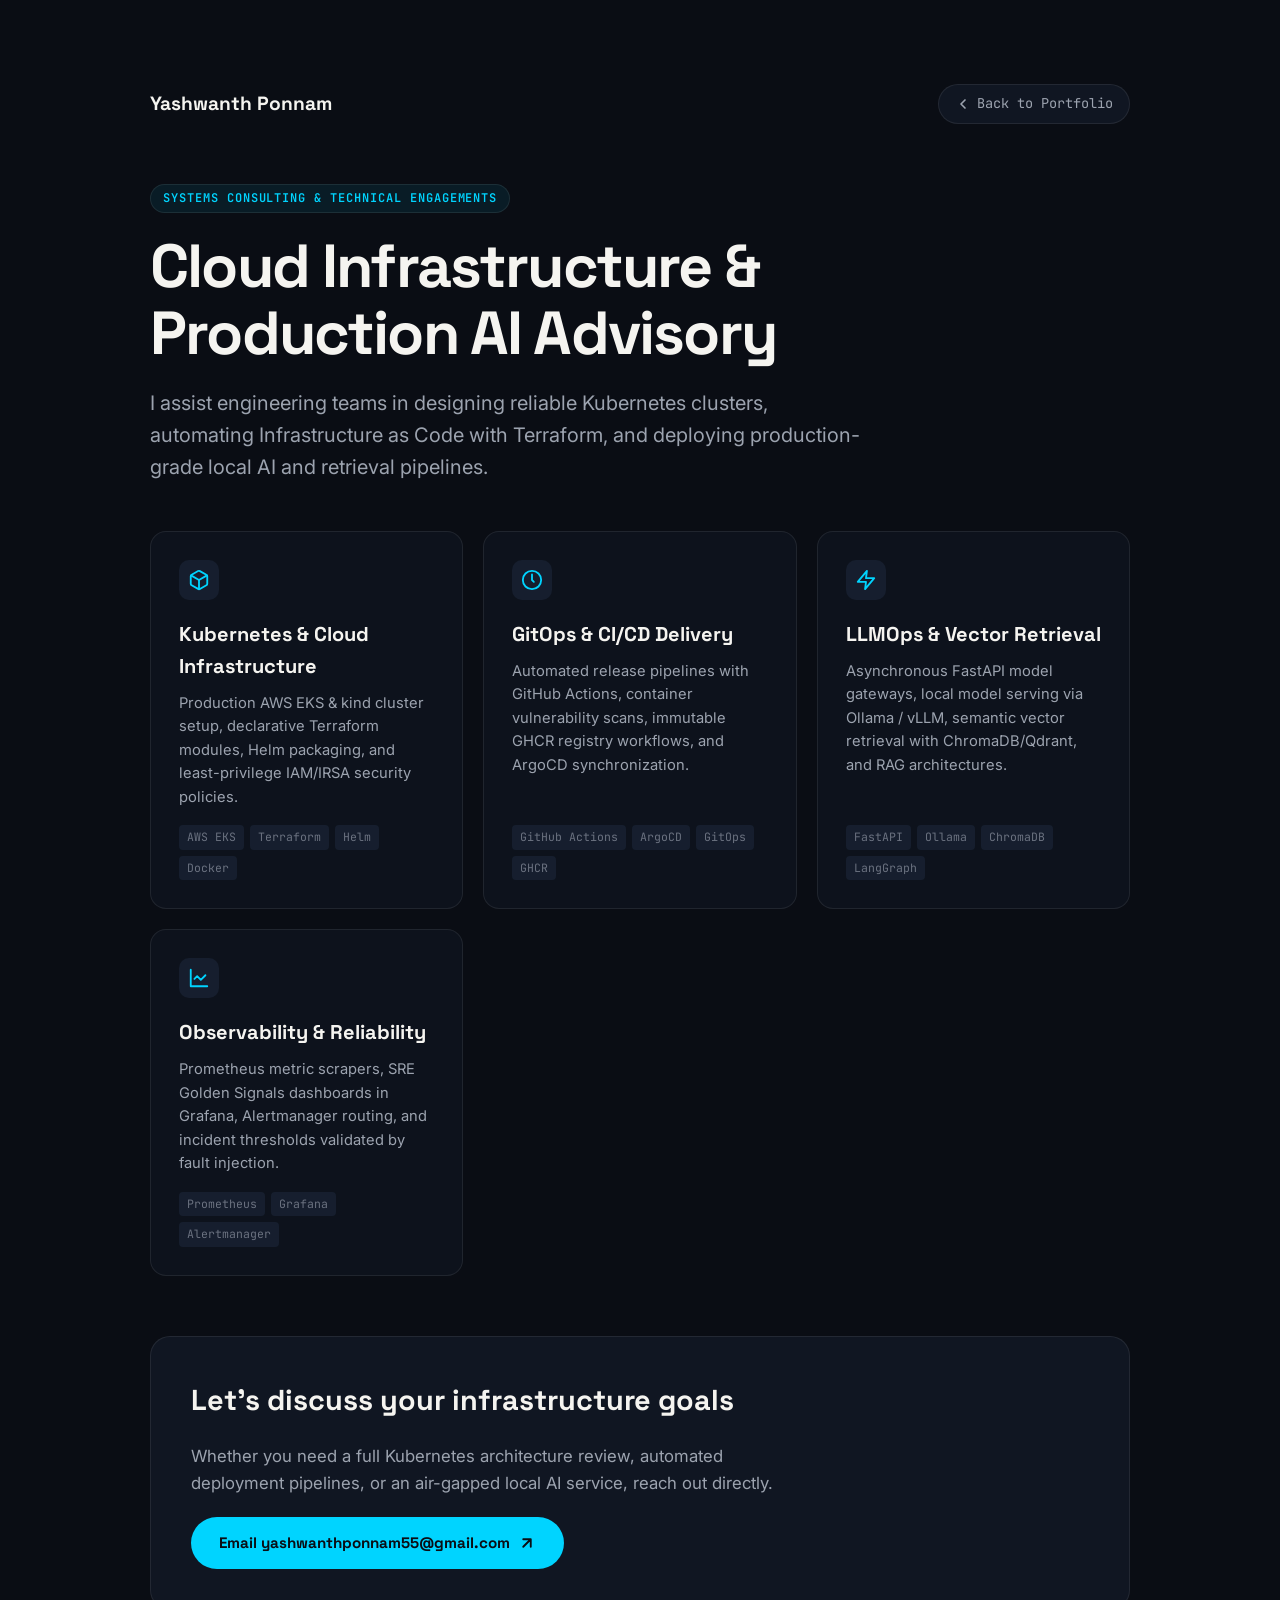
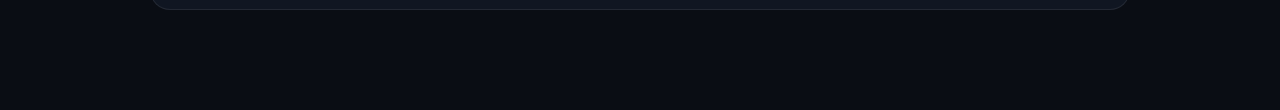
==== freelance.html @ e0ad4f9c "feat: overhaul portfolio with authentic DevOps identity, fixed SEO tags, and real project dossiers -" ====
<!DOCTYPE html>
<html lang="en" data-theme="dark">
<head>
  <meta charset="utf-8">
  <meta name="viewport" content="width=device-width, initial-scale=1, viewport-fit=cover">
  <title>Freelance &amp; Consulting | Yashwanth Ponnam</title>
  <meta name="description" content="Technical consulting and engineering contracts in Kubernetes infrastructure, Terraform IaC, automated CI/CD pipelines, and production AI serving.">
  <meta name="theme-color" content="#0a0d14">
  <link rel="canonical" href="https://yashwanthponnam.dev/freelance.html">
  <link rel="icon" type="image/svg+xml" href="favicon.svg">
  <link rel="alternate icon" href="favicon.ico">

  <!-- Open Graph -->
  <meta property="og:title" content="Freelance &amp; Consulting | Yashwanth Ponnam">
  <meta property="og:description" content="Cloud platform engineering, Kubernetes orchestration, and production AI infrastructure.">
  <meta property="og:type" content="website">
  <meta property="og:url" content="https://yashwanthponnam.dev/freelance.html">
  <meta property="og:site_name" content="Yashwanth Ponnam Portfolio">
  <meta property="og:image" content="https://yashwanthponnam.dev/assets/profile.jpg">
  <meta property="og:image:width" content="1200">
  <meta property="og:image:height" content="630">

  <!-- Twitter Card -->
  <meta name="twitter:card" content="summary_large_image">
  <meta name="twitter:title" content="Freelance &amp; Consulting | Yashwanth Ponnam">
  <meta name="twitter:description" content="Kubernetes, Terraform IaC, CI/CD automation, and LLMOps consulting.">
  <meta name="twitter:image" content="https://yashwanthponnam.dev/assets/profile.jpg">

  <!-- Typography -->
  <link rel="preconnect" href="https://fonts.googleapis.com">
  <link rel="preconnect" href="https://fonts.gstatic.com" crossorigin>
  <link href="https://fonts.googleapis.com/css2?family=Space+Grotesk:wght@400;500;600;700;800&family=Inter:wght@400;500;600;700&family=JetBrains+Mono:wght@400;500;700&display=swap" rel="stylesheet">

  <style>
    :root {
      --sc-canvas: #0a0d14;
      --sc-surface: #101622;
      --sc-surface-card: #0d121c;
      --sc-surface-alt: #161e2e;
      --sc-line: rgba(255, 255, 255, 0.08);
      --sc-line-light: rgba(255, 255, 255, 0.14);
      --sc-ink: #f5f4f0;
      --sc-ink-soft: #9ca3af;
      --sc-ink-muted: #6b7280;
      --sc-accent: #00d4ff;
      --sc-accent-glow: rgba(0, 212, 255, 0.25);
      --font-display: 'Space Grotesk', -apple-system, BlinkMacSystemFont, sans-serif;
      --font-body: 'Inter', -apple-system, BlinkMacSystemFont, sans-serif;
      --font-mono: 'JetBrains Mono', monospace;
      --ease: cubic-bezier(0.16, 1, 0.3, 1);
    }
    html[data-theme="light"] {
      --sc-canvas: #f6f8fb;
      --sc-surface: #ffffff;
      --sc-surface-card: #ffffff;
      --sc-surface-alt: #eaf0f8;
      --sc-line: rgba(0, 0, 0, 0.08);
      --sc-line-light: rgba(0, 0, 0, 0.14);
      --sc-ink: #0a0d14;
      --sc-ink-soft: #475569;
      --sc-ink-muted: #64748b;
      --sc-accent: #0284c7;
      --sc-accent-glow: rgba(2, 132, 199, 0.2);
    }
    * { margin:0; padding:0; box-sizing:border-box; }
    body {
      background: var(--sc-canvas);
      color: var(--sc-ink);
      font-family: var(--font-body);
      line-height: 1.6;
      -webkit-font-smoothing: antialiased;
      padding: 0 24px;
    }
    .wrap {
      max-width: 980px;
      margin: 0 auto;
      padding: 60px 0 100px;
    }
    .nav-bar {
      display: flex;
      justify-content: space-between;
      align-items: center;
      padding: 24px 0 60px;
    }
    .wordmark {
      font-family: var(--font-display);
      font-weight: 700;
      font-size: 1.2rem;
      color: var(--sc-ink);
      text-decoration: none;
      display: inline-flex;
      align-items: center;
      gap: 8px;
    }
    .back-link {
      font-family: var(--font-mono);
      font-size: 0.85rem;
      color: var(--sc-ink-soft);
      text-decoration: none;
      display: inline-flex;
      align-items: center;
      gap: 6px;
      padding: 8px 16px;
      border-radius: 999px;
      border: 1px solid var(--sc-line);
      background: var(--sc-surface);
      transition: all 0.2s var(--ease);
    }
    .back-link:hover {
      color: var(--sc-accent);
      border-color: var(--sc-accent);
    }
    .badge {
      font-family: var(--font-mono);
      font-size: 0.75rem;
      font-weight: 600;
      letter-spacing: 0.08em;
      text-transform: uppercase;
      color: var(--sc-accent);
      background: rgba(0, 212, 255, 0.08);
      border: 1px solid var(--sc-line);
      padding: 4px 12px;
      border-radius: 999px;
      display: inline-block;
      margin-bottom: 20px;
    }
    h1 {
      font-family: var(--font-display);
      font-size: clamp(2.4rem, 5vw, 3.8rem);
      font-weight: 800;
      line-height: 1.1;
      margin-bottom: 20px;
      letter-spacing: -0.03em;
    }
    .lead {
      font-size: clamp(1.05rem, 1.8vw, 1.25rem);
      color: var(--sc-ink-soft);
      max-width: 720px;
      margin-bottom: 48px;
    }
    .offerings-grid {
      display: grid;
      grid-template-columns: repeat(auto-fit, minmax(290px, 1fr));
      gap: 20px;
      margin-bottom: 60px;
    }
    .offering-card {
      background: var(--sc-surface-card);
      border: 1px solid var(--sc-line);
      border-radius: 16px;
      padding: 28px;
      display: flex;
      flex-direction: column;
      justify-content: space-between;
      transition: transform 0.2s var(--ease), border-color 0.2s var(--ease);
    }
    .offering-card:hover {
      transform: translateY(-3px);
      border-color: var(--sc-accent);
    }
    .card-icon {
      width: 40px;
      height: 40px;
      border-radius: 10px;
      background: var(--sc-surface-alt);
      color: var(--sc-accent);
      display: flex;
      align-items: center;
      justify-content: center;
      margin-bottom: 18px;
    }
    .card-title {
      font-family: var(--font-display);
      font-size: 1.25rem;
      font-weight: 700;
      margin-bottom: 10px;
    }
    .card-desc {
      font-size: 0.92rem;
      color: var(--sc-ink-soft);
      line-height: 1.6;
      margin-bottom: 16px;
    }
    .card-tags {
      display: flex;
      flex-wrap: wrap;
      gap: 6px;
      font-family: var(--font-mono);
      font-size: 0.72rem;
      color: var(--sc-ink-muted);
    }
    .card-tag {
      background: var(--sc-surface-alt);
      padding: 3px 8px;
      border-radius: 4px;
    }
    .cta-box {
      background: var(--sc-surface);
      border: 1px solid var(--sc-line);
      border-radius: 20px;
      padding: 40px;
      display: flex;
      flex-direction: column;
      gap: 20px;
      align-items: flex-start;
    }
    .cta-title {
      font-family: var(--font-display);
      font-size: 1.8rem;
      font-weight: 700;
    }
    .cta-desc {
      font-size: 1.05rem;
      color: var(--sc-ink-soft);
      max-width: 600px;
    }
    .btn-action {
      font-family: var(--font-display);
      font-weight: 700;
      font-size: 0.95rem;
      background: var(--sc-accent);
      color: #0a0d14;
      padding: 14px 28px;
      border-radius: 999px;
      text-decoration: none;
      display: inline-flex;
      align-items: center;
      gap: 8px;
      transition: all 0.2s var(--ease);
    }
    .btn-action:hover {
      box-shadow: 0 0 24px var(--sc-accent-glow);
      transform: translateY(-2px);
    }
  </style>
</head>
<body>
  <div class="wrap">
    <nav class="nav-bar">
      <a href="index.html" class="wordmark">
        <span>Yashwanth Ponnam</span>
      </a>
      <a href="index.html" class="back-link">
        <svg width="16" height="16" viewBox="0 0 24 24" fill="none" stroke="currentColor" stroke-width="2.5" stroke-linecap="round" stroke-linejoin="round"><path d="m15 18-6-6 6-6"/></svg>
        <span>Back to Portfolio</span>
      </a>
    </nav>

    <main>
      <div class="badge">Systems Consulting &amp; Technical Engagements</div>
      <h1>Cloud Infrastructure &amp;<br>Production AI Advisory</h1>
      <p class="lead">
        I assist engineering teams in designing reliable Kubernetes clusters, automating Infrastructure as Code with Terraform, and deploying production-grade local AI and retrieval pipelines.
      </p>

      <div class="offerings-grid">
        <div class="offering-card">
          <div>
            <div class="card-icon">
              <svg width="22" height="22" viewBox="0 0 24 24" fill="none" stroke="currentColor" stroke-width="2" stroke-linecap="round" stroke-linejoin="round"><path d="M21 16V8a2 2 0 0 0-1-1.73l-7-4a2 2 0 0 0-2 0l-7 4A2 2 0 0 0 3 8v8a2 2 0 0 0 1 1.73l7 4a2 2 0 0 0 2 0l7-4A2 2 0 0 0 21 16z"/><polyline points="3.27 6.96 12 12.01 20.73 6.96"/><line x1="12" y1="22.08" x2="12" y2="12"/></svg>
            </div>
            <h2 class="card-title">Kubernetes &amp; Cloud Infrastructure</h2>
            <p class="card-desc">Production AWS EKS &amp; kind cluster setup, declarative Terraform modules, Helm packaging, and least-privilege IAM/IRSA security policies.</p>
          </div>
          <div class="card-tags">
            <span class="card-tag">AWS EKS</span>
            <span class="card-tag">Terraform</span>
            <span class="card-tag">Helm</span>
            <span class="card-tag">Docker</span>
          </div>
        </div>

        <div class="offering-card">
          <div>
            <div class="card-icon">
              <svg width="22" height="22" viewBox="0 0 24 24" fill="none" stroke="currentColor" stroke-width="2" stroke-linecap="round" stroke-linejoin="round"><circle cx="12" cy="12" r="10"/><polyline points="12 6 12 12 14 14"/></svg>
            </div>
            <h2 class="card-title">GitOps &amp; CI/CD Delivery</h2>
            <p class="card-desc">Automated release pipelines with GitHub Actions, container vulnerability scans, immutable GHCR registry workflows, and ArgoCD synchronization.</p>
          </div>
          <div class="card-tags">
            <span class="card-tag">GitHub Actions</span>
            <span class="card-tag">ArgoCD</span>
            <span class="card-tag">GitOps</span>
            <span class="card-tag">GHCR</span>
          </div>
        </div>

        <div class="offering-card">
          <div>
            <div class="card-icon">
              <svg width="22" height="22" viewBox="0 0 24 24" fill="none" stroke="currentColor" stroke-width="2" stroke-linecap="round" stroke-linejoin="round"><polygon points="13 2 3 14 12 14 11 22 21 10 12 10 13 2"/></svg>
            </div>
            <h2 class="card-title">LLMOps &amp; Vector Retrieval</h2>
            <p class="card-desc">Asynchronous FastAPI model gateways, local model serving via Ollama / vLLM, semantic vector retrieval with ChromaDB/Qdrant, and RAG architectures.</p>
          </div>
          <div class="card-tags">
            <span class="card-tag">FastAPI</span>
            <span class="card-tag">Ollama</span>
            <span class="card-tag">ChromaDB</span>
            <span class="card-tag">LangGraph</span>
          </div>
        </div>

        <div class="offering-card">
          <div>
            <div class="card-icon">
              <svg width="22" height="22" viewBox="0 0 24 24" fill="none" stroke="currentColor" stroke-width="2" stroke-linecap="round" stroke-linejoin="round"><path d="M3 3v18h18"/><path d="m19 9-5 5-4-4-3 3"/></svg>
            </div>
            <h2 class="card-title">Observability &amp; Reliability</h2>
            <p class="card-desc">Prometheus metric scrapers, SRE Golden Signals dashboards in Grafana, Alertmanager routing, and incident thresholds validated by fault injection.</p>
          </div>
          <div class="card-tags">
            <span class="card-tag">Prometheus</span>
            <span class="card-tag">Grafana</span>
            <span class="card-tag">Alertmanager</span>
          </div>
        </div>
      </div>

      <div class="cta-box">
        <h2 class="cta-title">Let's discuss your infrastructure goals</h2>
        <p class="cta-desc">
          Whether you need a full Kubernetes architecture review, automated deployment pipelines, or an air-gapped local AI service, reach out directly.
        </p>
        <!--email_off-->
        <a href="mailto:yashwanthponnam55@gmail.com?subject=Infrastructure%20Consulting%20Inquiry" class="btn-action">
          <span>Email yashwanthponnam55@gmail.com</span>
          <svg width="18" height="18" viewBox="0 0 24 24" fill="none" stroke="currentColor" stroke-width="2.5" stroke-linecap="round" stroke-linejoin="round"><path d="M7 17 17 7M7 7h10v10"/></svg>
        </a>
        <!--/email_off-->
      </div>
    </main>
  </div>
</body>
</html>
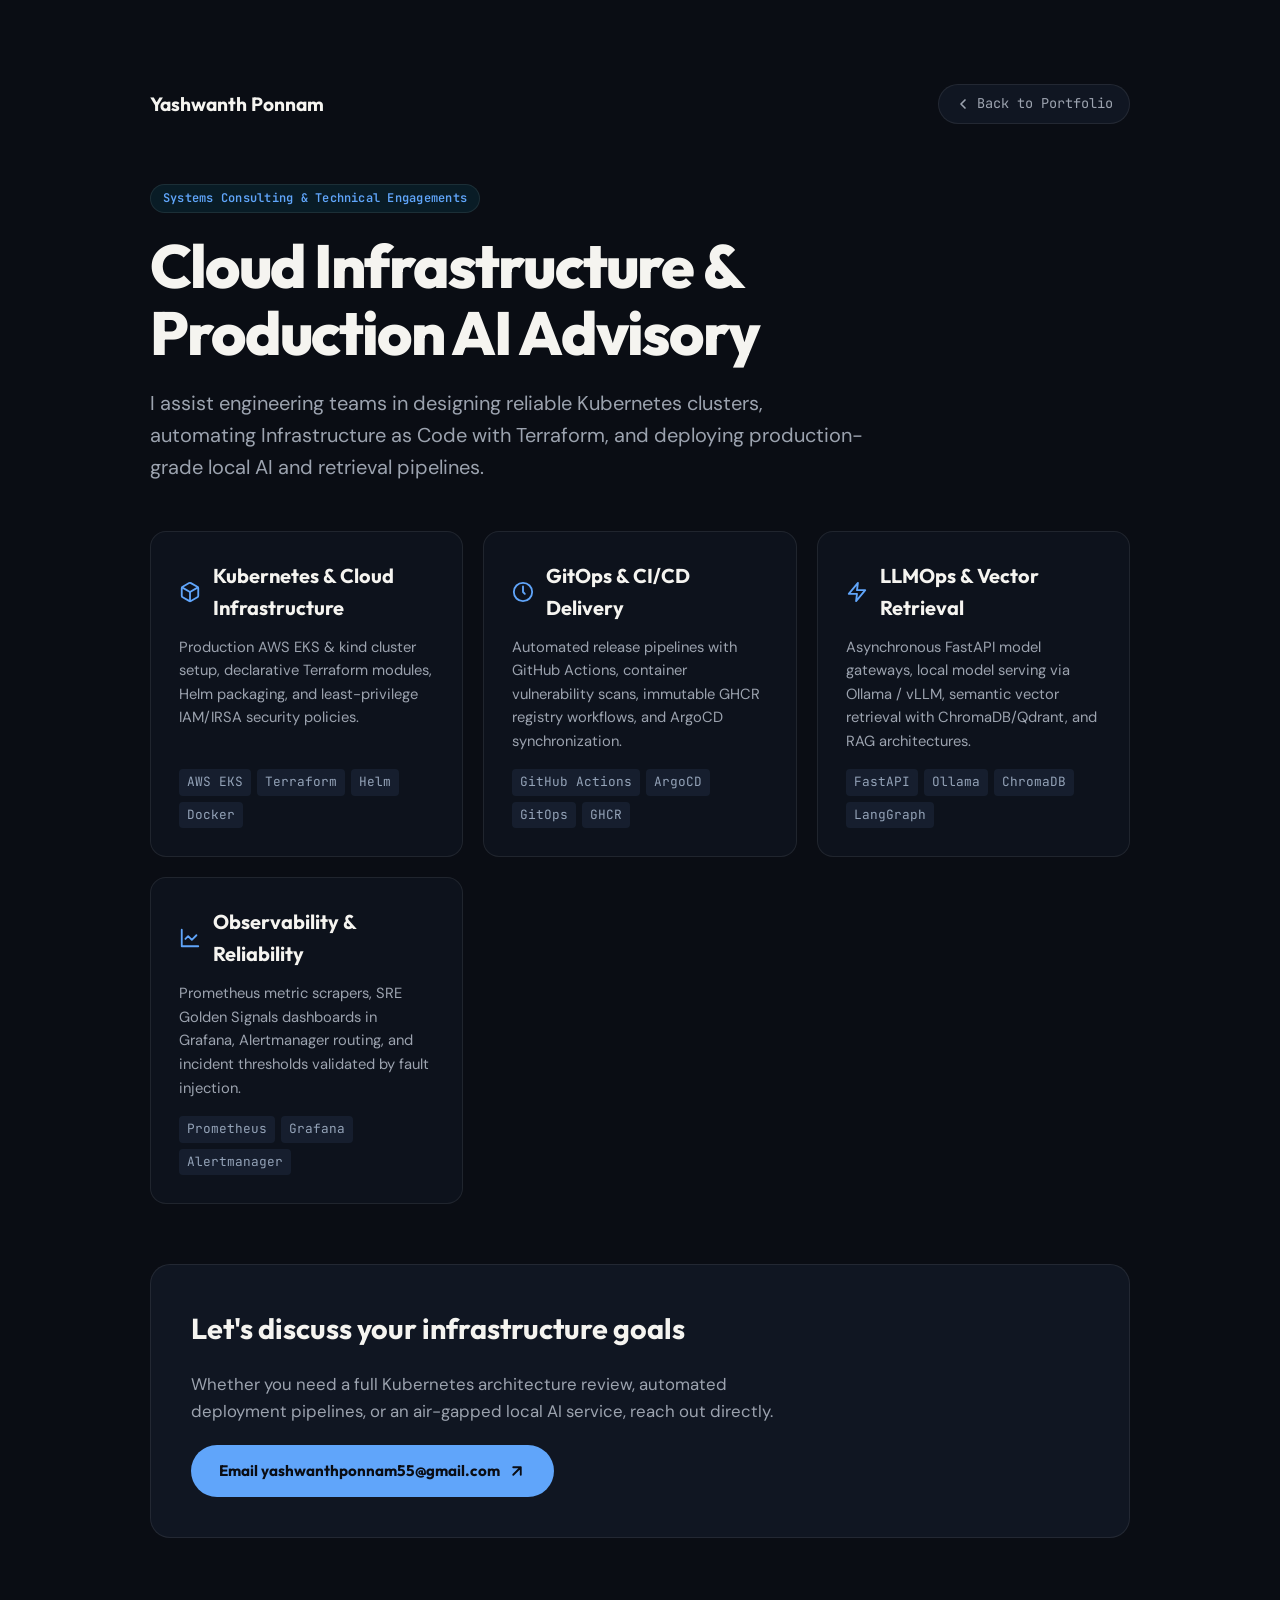
==== commit 914bdc76: "refactor: eliminate AI design anti-patterns detected by impeccable" ====
--- a/freelance.html
+++ b/freelance.html
@@ -29,7 +29,7 @@
   <!-- Typography -->
   <link rel="preconnect" href="https://fonts.googleapis.com">
   <link rel="preconnect" href="https://fonts.gstatic.com" crossorigin>
-  <link href="https://fonts.googleapis.com/css2?family=Space+Grotesk:wght@400;500;600;700;800&family=Inter:wght@400;500;600;700&family=JetBrains+Mono:wght@400;500;700&display=swap" rel="stylesheet">
+  <link href="https://fonts.googleapis.com/css2?family=DM+Sans:ital,opsz,wght@0,9..40,400..700;1,9..40,400..700&family=JetBrains+Mono:wght@400;500;700&family=Outfit:wght@400;500;600;700;800&display=swap" rel="stylesheet">
 
   <style>
     :root {
@@ -41,11 +41,11 @@
       --sc-line-light: rgba(255, 255, 255, 0.14);
       --sc-ink: #f5f4f0;
       --sc-ink-soft: #9ca3af;
-      --sc-ink-muted: #6b7280;
-      --sc-accent: #00d4ff;
-      --sc-accent-glow: rgba(0, 212, 255, 0.25);
-      --font-display: 'Space Grotesk', -apple-system, BlinkMacSystemFont, sans-serif;
-      --font-body: 'Inter', -apple-system, BlinkMacSystemFont, sans-serif;
+      --sc-ink-muted: #94a3b8;
+      --sc-accent: #60a5fa;
+      
+      --font-display: 'Outfit', -apple-system, BlinkMacSystemFont, sans-serif;
+      --font-body: 'DM Sans', -apple-system, BlinkMacSystemFont, sans-serif;
       --font-mono: 'JetBrains Mono', monospace;
       --ease: cubic-bezier(0.16, 1, 0.3, 1);
     }
@@ -60,7 +60,7 @@
       --sc-ink-soft: #475569;
       --sc-ink-muted: #64748b;
       --sc-accent: #0284c7;
-      --sc-accent-glow: rgba(2, 132, 199, 0.2);
+      
     }
     * { margin:0; padding:0; box-sizing:border-box; }
     body {
@@ -114,8 +114,7 @@
       font-family: var(--font-mono);
       font-size: 0.75rem;
       font-weight: 600;
-      letter-spacing: 0.08em;
-      text-transform: uppercase;
+      letter-spacing: 0.02em;
       color: var(--sc-accent);
       background: rgba(0, 212, 255, 0.08);
       border: 1px solid var(--sc-line);
@@ -158,22 +157,21 @@
       transform: translateY(-3px);
       border-color: var(--sc-accent);
     }
-    .card-icon {
-      width: 40px;
-      height: 40px;
-      border-radius: 10px;
-      background: var(--sc-surface-alt);
-      color: var(--sc-accent);
-      display: flex;
-      align-items: center;
-      justify-content: center;
-      margin-bottom: 18px;
-    }
     .card-title {
       font-family: var(--font-display);
       font-size: 1.25rem;
       font-weight: 700;
-      margin-bottom: 10px;
+      display: flex;
+      align-items: center;
+      gap: 12px;
+      margin-bottom: 12px;
+      color: var(--sc-ink);
+    }
+    .card-title-icon {
+      display: inline-flex;
+      align-items: center;
+      color: var(--sc-accent);
+      flex-shrink: 0;
     }
     .card-desc {
       font-size: 0.92rem;
@@ -186,7 +184,7 @@
       flex-wrap: wrap;
       gap: 6px;
       font-family: var(--font-mono);
-      font-size: 0.72rem;
+      font-size: 0.8rem;
       color: var(--sc-ink-muted);
     }
     .card-tag {
@@ -229,7 +227,7 @@
       transition: all 0.2s var(--ease);
     }
     .btn-action:hover {
-      box-shadow: 0 0 24px var(--sc-accent-glow);
+      box-shadow: 0 16px 32px rgba(0, 0, 0, 0.35);
       transform: translateY(-2px);
     }
   </style>
@@ -256,10 +254,7 @@
       <div class="offerings-grid">
         <div class="offering-card">
           <div>
-            <div class="card-icon">
-              <svg width="22" height="22" viewBox="0 0 24 24" fill="none" stroke="currentColor" stroke-width="2" stroke-linecap="round" stroke-linejoin="round"><path d="M21 16V8a2 2 0 0 0-1-1.73l-7-4a2 2 0 0 0-2 0l-7 4A2 2 0 0 0 3 8v8a2 2 0 0 0 1 1.73l7 4a2 2 0 0 0 2 0l7-4A2 2 0 0 0 21 16z"/><polyline points="3.27 6.96 12 12.01 20.73 6.96"/><line x1="12" y1="22.08" x2="12" y2="12"/></svg>
-            </div>
-            <h2 class="card-title">Kubernetes &amp; Cloud Infrastructure</h2>
+            <h2 class="card-title"><span class="card-title-icon"><svg width="22" height="22" viewBox="0 0 24 24" fill="none" stroke="currentColor" stroke-width="2" stroke-linecap="round" stroke-linejoin="round"><path d="M21 16V8a2 2 0 0 0-1-1.73l-7-4a2 2 0 0 0-2 0l-7 4A2 2 0 0 0 3 8v8a2 2 0 0 0 1 1.73l7 4a2 2 0 0 0 2 0l7-4A2 2 0 0 0 21 16z"/><polyline points="3.27 6.96 12 12.01 20.73 6.96"/><line x1="12" y1="22.08" x2="12" y2="12"/></svg></span><span>Kubernetes &amp; Cloud Infrastructure</span></h2>
             <p class="card-desc">Production AWS EKS &amp; kind cluster setup, declarative Terraform modules, Helm packaging, and least-privilege IAM/IRSA security policies.</p>
           </div>
           <div class="card-tags">
@@ -272,10 +267,7 @@
 
         <div class="offering-card">
           <div>
-            <div class="card-icon">
-              <svg width="22" height="22" viewBox="0 0 24 24" fill="none" stroke="currentColor" stroke-width="2" stroke-linecap="round" stroke-linejoin="round"><circle cx="12" cy="12" r="10"/><polyline points="12 6 12 12 14 14"/></svg>
-            </div>
-            <h2 class="card-title">GitOps &amp; CI/CD Delivery</h2>
+            <h2 class="card-title"><span class="card-title-icon"><svg width="22" height="22" viewBox="0 0 24 24" fill="none" stroke="currentColor" stroke-width="2" stroke-linecap="round" stroke-linejoin="round"><circle cx="12" cy="12" r="10"/><polyline points="12 6 12 12 14 14"/></svg></span><span>GitOps &amp; CI/CD Delivery</span></h2>
             <p class="card-desc">Automated release pipelines with GitHub Actions, container vulnerability scans, immutable GHCR registry workflows, and ArgoCD synchronization.</p>
           </div>
           <div class="card-tags">
@@ -288,10 +280,7 @@
 
         <div class="offering-card">
           <div>
-            <div class="card-icon">
-              <svg width="22" height="22" viewBox="0 0 24 24" fill="none" stroke="currentColor" stroke-width="2" stroke-linecap="round" stroke-linejoin="round"><polygon points="13 2 3 14 12 14 11 22 21 10 12 10 13 2"/></svg>
-            </div>
-            <h2 class="card-title">LLMOps &amp; Vector Retrieval</h2>
+            <h2 class="card-title"><span class="card-title-icon"><svg width="22" height="22" viewBox="0 0 24 24" fill="none" stroke="currentColor" stroke-width="2" stroke-linecap="round" stroke-linejoin="round"><polygon points="13 2 3 14 12 14 11 22 21 10 12 10 13 2"/></svg></span><span>LLMOps &amp; Vector Retrieval</span></h2>
             <p class="card-desc">Asynchronous FastAPI model gateways, local model serving via Ollama / vLLM, semantic vector retrieval with ChromaDB/Qdrant, and RAG architectures.</p>
           </div>
           <div class="card-tags">
@@ -304,10 +293,7 @@
 
         <div class="offering-card">
           <div>
-            <div class="card-icon">
-              <svg width="22" height="22" viewBox="0 0 24 24" fill="none" stroke="currentColor" stroke-width="2" stroke-linecap="round" stroke-linejoin="round"><path d="M3 3v18h18"/><path d="m19 9-5 5-4-4-3 3"/></svg>
-            </div>
-            <h2 class="card-title">Observability &amp; Reliability</h2>
+            <h2 class="card-title"><span class="card-title-icon"><svg width="22" height="22" viewBox="0 0 24 24" fill="none" stroke="currentColor" stroke-width="2" stroke-linecap="round" stroke-linejoin="round"><path d="M3 3v18h18"/><path d="m19 9-5 5-4-4-3 3"/></svg></span><span>Observability &amp; Reliability</span></h2>
             <p class="card-desc">Prometheus metric scrapers, SRE Golden Signals dashboards in Grafana, Alertmanager routing, and incident thresholds validated by fault injection.</p>
           </div>
           <div class="card-tags">
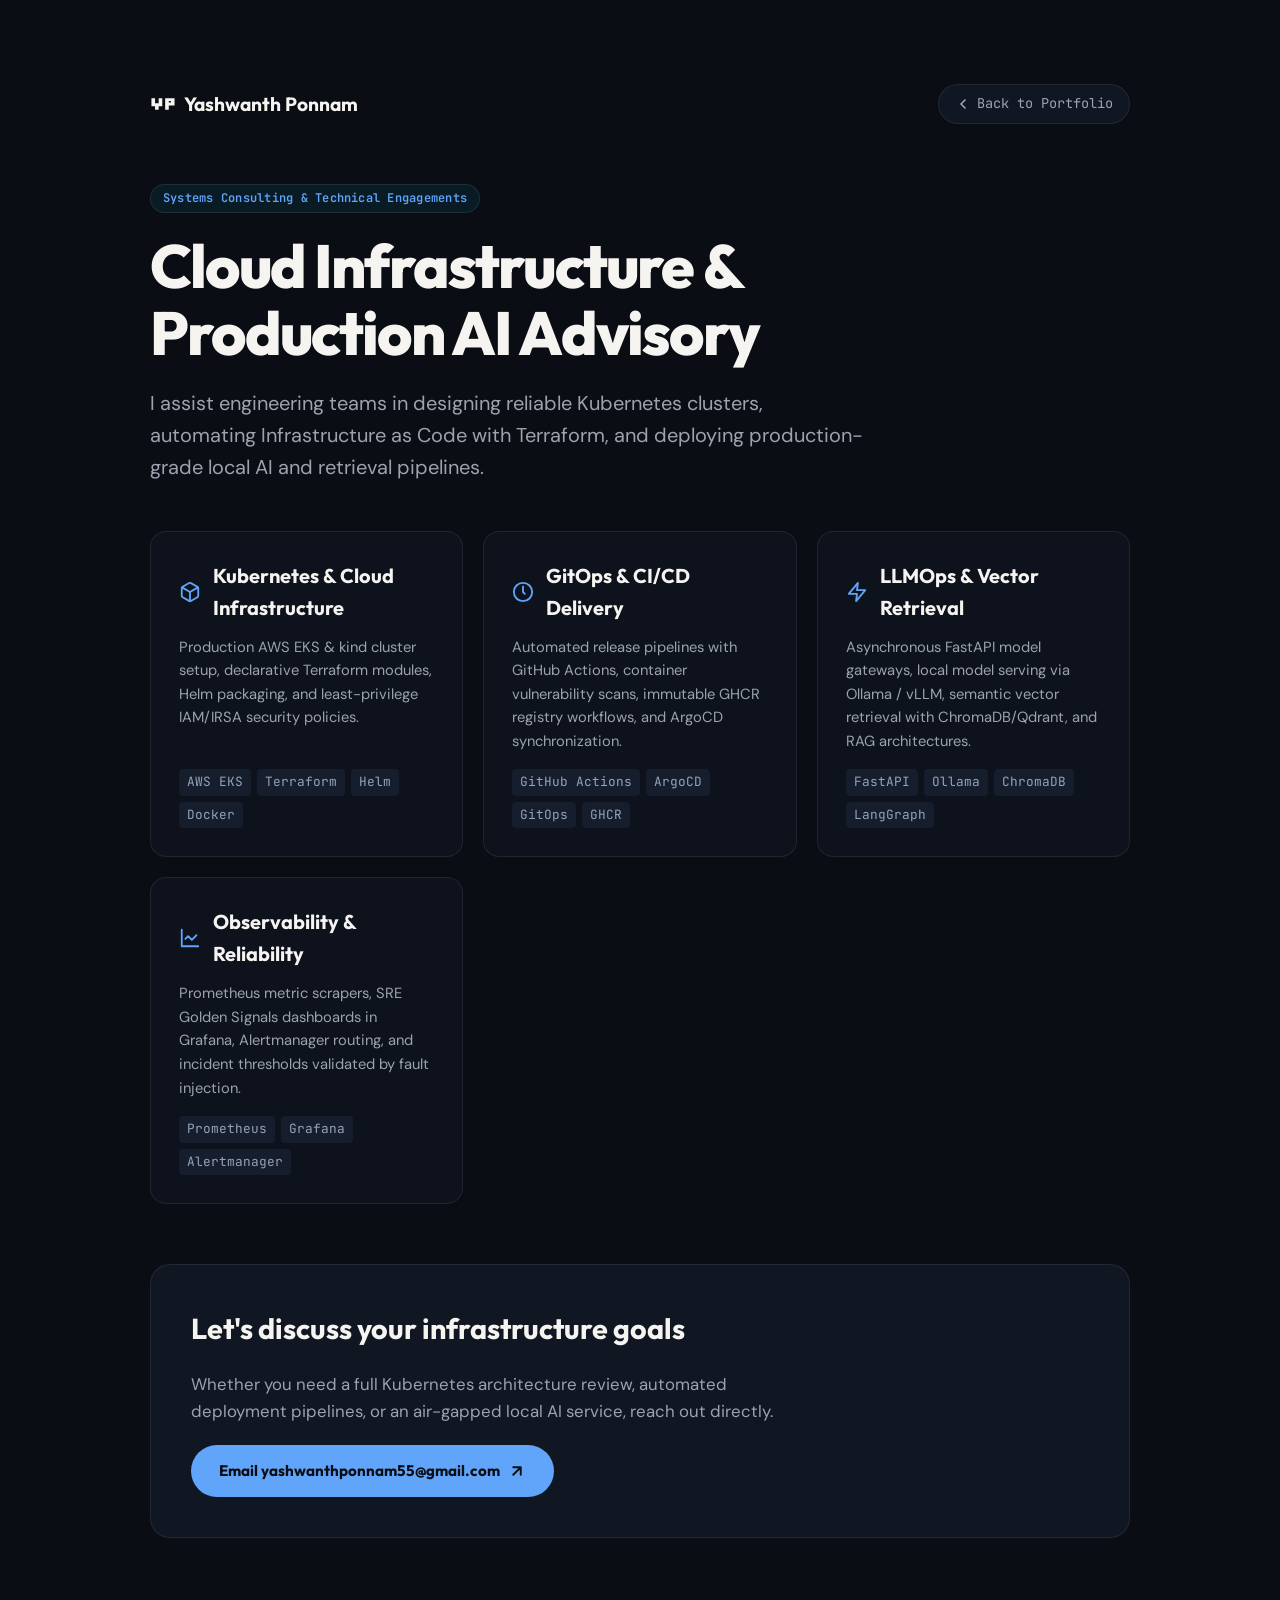
==== commit d505a1ae: "chore: update favicon, apple-touch-icon, and page headers with YP monogram" ====
--- a/freelance.html
+++ b/freelance.html
@@ -6,17 +6,18 @@
   <title>Freelance &amp; Consulting | Yashwanth Ponnam</title>
   <meta name="description" content="Technical consulting and engineering contracts in Kubernetes infrastructure, Terraform IaC, automated CI/CD pipelines, and production AI serving.">
   <meta name="theme-color" content="#0a0d14">
-  <link rel="canonical" href="https://yashwanthponnam.dev/freelance.html">
+  <link rel="canonical" href="https://yashwanthponnam.dpdns.org/freelance.html">
   <link rel="icon" type="image/svg+xml" href="favicon.svg">
   <link rel="alternate icon" href="favicon.ico">
+  <link rel="apple-touch-icon" sizes="180x180" href="assets/apple-touch-icon.png">
 
   <!-- Open Graph -->
   <meta property="og:title" content="Freelance &amp; Consulting | Yashwanth Ponnam">
   <meta property="og:description" content="Cloud platform engineering, Kubernetes orchestration, and production AI infrastructure.">
   <meta property="og:type" content="website">
-  <meta property="og:url" content="https://yashwanthponnam.dev/freelance.html">
+  <meta property="og:url" content="https://yashwanthponnam.dpdns.org/freelance.html">
   <meta property="og:site_name" content="Yashwanth Ponnam Portfolio">
-  <meta property="og:image" content="https://yashwanthponnam.dev/assets/profile.jpg">
+  <meta property="og:image" content="https://yashwanthponnam.dpdns.org/assets/og-image.jpg">
   <meta property="og:image:width" content="1200">
   <meta property="og:image:height" content="630">
 
@@ -24,7 +25,7 @@
   <meta name="twitter:card" content="summary_large_image">
   <meta name="twitter:title" content="Freelance &amp; Consulting | Yashwanth Ponnam">
   <meta name="twitter:description" content="Kubernetes, Terraform IaC, CI/CD automation, and LLMOps consulting.">
-  <meta name="twitter:image" content="https://yashwanthponnam.dev/assets/profile.jpg">
+  <meta name="twitter:image" content="https://yashwanthponnam.dpdns.org/assets/og-image.jpg">
 
   <!-- Typography -->
   <link rel="preconnect" href="https://fonts.googleapis.com">
@@ -235,7 +236,11 @@
 <body>
   <div class="wrap">
     <nav class="nav-bar">
-      <a href="index.html" class="wordmark">
+      <a href="index.html" class="wordmark" aria-label="Yashwanth Ponnam">
+        <svg width="26" height="20" viewBox="0 0 36 24" fill="none" xmlns="http://www.w3.org/2000/svg" aria-hidden="true">
+          <path d="M2 4H7V11H12V4H17V15H12V20H7V15H2V4Z" fill="currentColor"/>
+          <path d="M21 4H34V14H26V20H21V4ZM26 8V10H29V8H26Z" fill="currentColor"/>
+        </svg>
         <span>Yashwanth Ponnam</span>
       </a>
       <a href="index.html" class="back-link">
